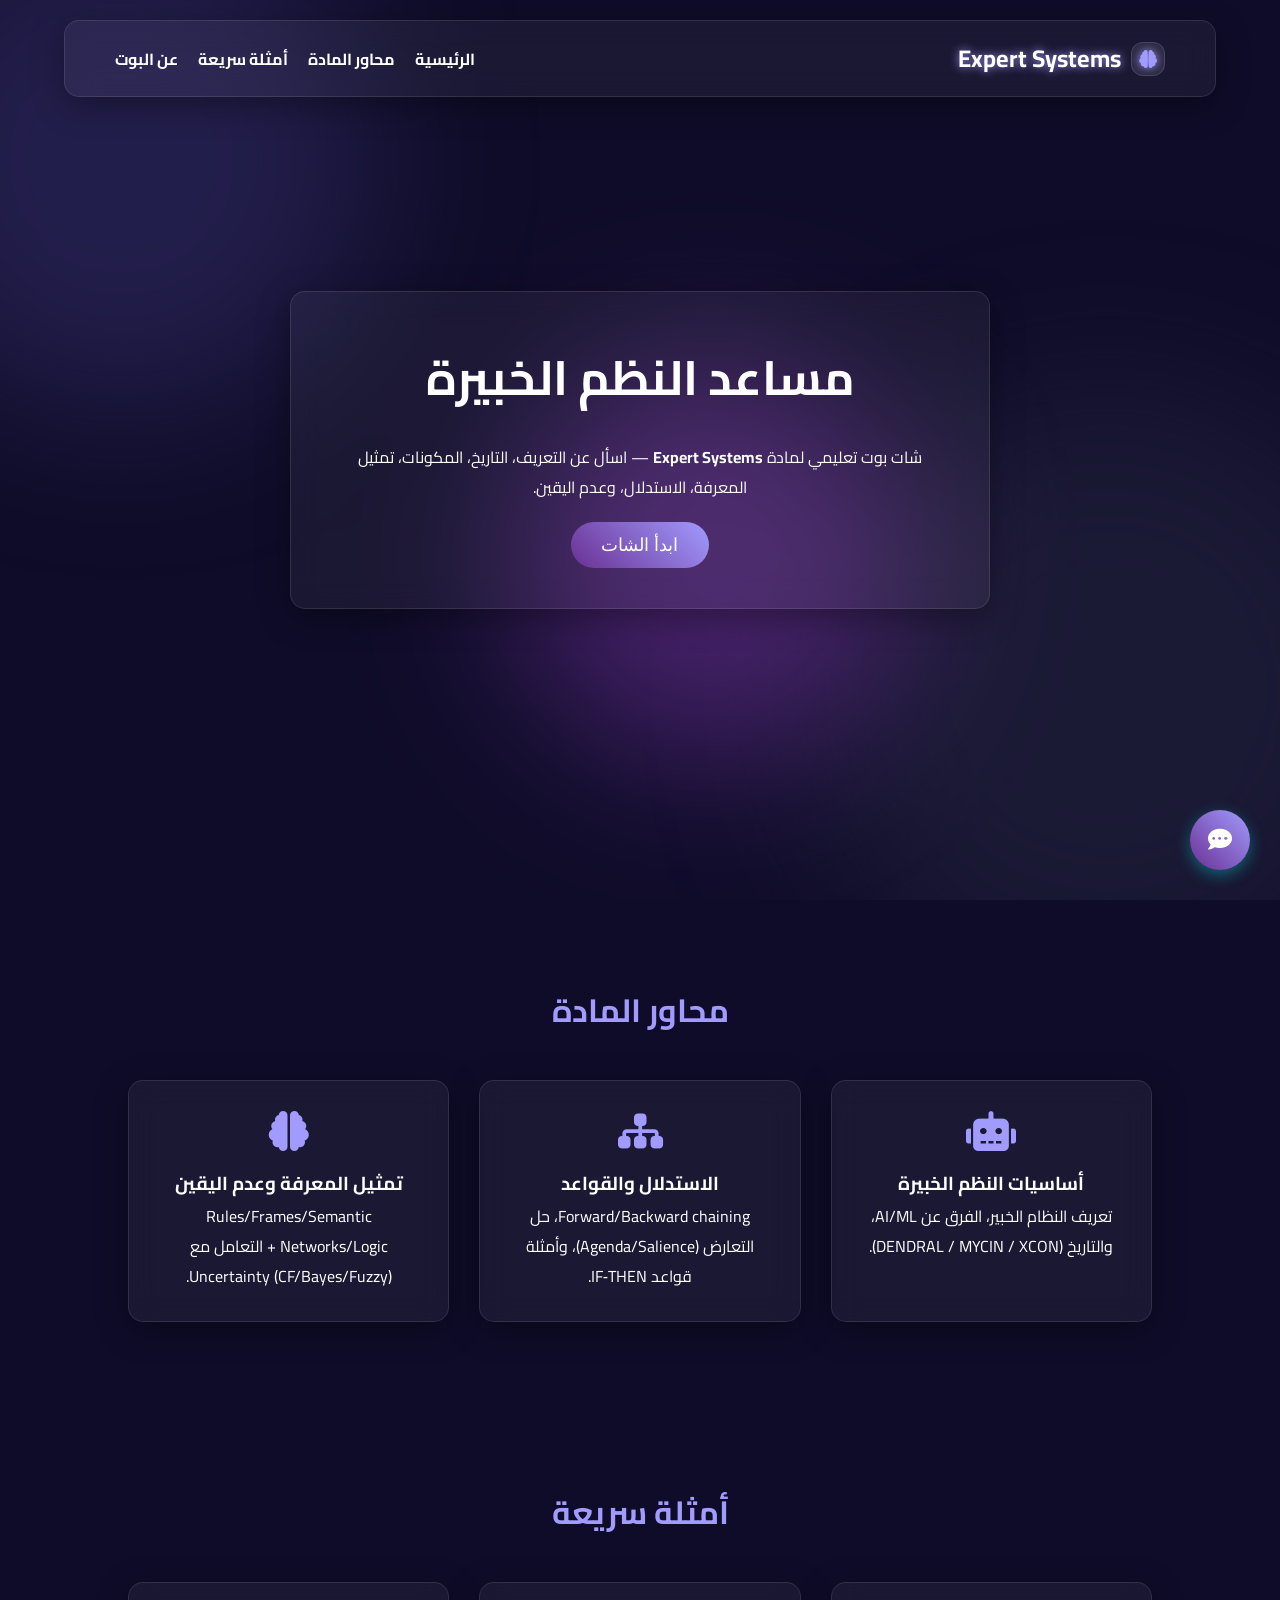
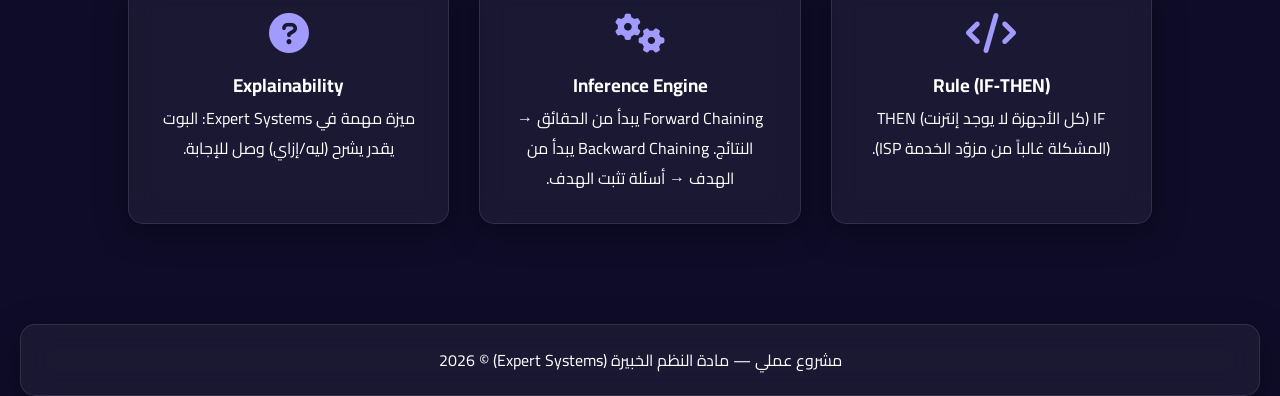
==== templates/index.html @ 8daf1b71 "first commit" ====
<!DOCTYPE html>
<html lang="ar" dir="rtl">
<head>
    <meta charset="UTF-8">
    <meta name="viewport" content="width=device-width, initial-scale=1.0">
    <title>Expert Systems | المساعد الذكي</title>
    <link rel="icon" href="/static/images/favicon.png" type="image/png">
    <link href="https://fonts.googleapis.com/css2?family=Cairo:wght@300;400;700&display=swap" rel="stylesheet">
    <link rel="stylesheet" href="/static/css/style.css">
    <link rel="stylesheet" href="https://cdnjs.cloudflare.com/ajax/libs/font-awesome/6.0.0/css/all.min.css">

</head>
<body>

    <div class="liquid-bg">
        <div class="blob blob-1"></div>
        <div class="blob blob-2"></div>
        <div class="blob blob-3"></div>
    </div>

    <nav class="glass-nav">
        <div class="logo" aria-label="Expert Systems">
            <span class="logo-mark" aria-hidden="true"><i class="fa-solid fa-brain"></i></span>
            <span class="logo-text">Expert Systems</span>
        </div>
        <ul class="nav-links">
            <li><a href="#home">الرئيسية</a></li>
            <li><a href="#topics">محاور المادة</a></li>
            <li><a href="#examples">أمثلة سريعة</a></li>
            <li><a href="#about">عن البوت</a></li>
        </ul>
    </nav>

    <section id="home" class="hero-section">
        <div class="hero-content glass-card">
            <h1>مساعد النظم الخبيرة</h1>
            <p>شات بوت تعليمي لمادة <b>Expert Systems</b> — اسأل عن التعريف، التاريخ، المكونات، تمثيل المعرفة، الاستدلال، وعدم اليقين.</p>
            <button class="cta-btn" onclick="toggleChat()">ابدأ الشات</button>
        </div>
    </section>

    <section id="topics" class="section-padding">
        <h2 class="section-title">محاور المادة</h2>
        <div class="cards-container">
            <div class="service-card glass-card">
                <i class="fas fa-robot icon"></i>
                <h3>أساسيات النظم الخبيرة</h3>
                <p>تعريف النظام الخبير، الفرق عن AI/ML، والتاريخ (DENDRAL / MYCIN / XCON).</p>
            </div>
            <div class="service-card glass-card">
                <i class="fas fa-sitemap icon"></i>
                <h3>الاستدلال والقواعد</h3>
                <p>Forward/Backward chaining، حل التعارض (Agenda/Salience)، وأمثلة قواعد IF‑THEN.</p>
            </div>
            <div class="service-card glass-card">
                <i class="fas fa-brain icon"></i>
                <h3>تمثيل المعرفة وعدم اليقين</h3>
                <p>Rules/Frames/Semantic Networks/Logic + التعامل مع Uncertainty (CF/Bayes/Fuzzy).</p>
            </div>
        </div>
    </section>

    <section id="examples" class="section-padding">
        <h2 class="section-title">أمثلة سريعة</h2>
        <div class="cards-container">
            <div class="service-card glass-card">
                <i class="fas fa-code icon"></i>
                <h3>Rule (IF‑THEN)</h3>
                <p>IF (كل الأجهزة لا يوجد إنترنت) THEN (المشكلة غالباً من مزوّد الخدمة ISP).</p>
            </div>
            <div class="service-card glass-card">
                <i class="fas fa-gears icon"></i>
                <h3>Inference Engine</h3>
                <p>Forward Chaining يبدأ من الحقائق → النتائج. Backward Chaining يبدأ من الهدف → أسئلة تثبت الهدف.</p>
            </div>
            <div class="service-card glass-card">
                <i class="fas fa-circle-question icon"></i>
                <h3>Explainability</h3>
                <p>ميزة مهمة في Expert Systems: البوت يقدر يشرح (ليه/إزاي) وصل للإجابة.</p>
            </div>
        </div>
    </section>

    <footer id="about" class="glass-footer">
        <p>مشروع عملي — مادة النظم الخبيرة (Expert Systems) © 2026</p>
    </footer>

    <button id="chatToggle" class="chat-toggle-btn" type="button" aria-label="فتح الشات">
        <i class="fa-solid fa-comment-dots" aria-hidden="true"></i>
    </button>

    <div class="chat-wrapper" id="chatWrapper">
        <div class="chat-header">
            <div class="chat-title">
                <i class="fa-solid fa-brain" aria-hidden="true"></i>
                <span>مساعد النظم الخبيرة</span>
            </div>
            <button class="close-chat" type="button" onclick="toggleChat()" aria-label="إغلاق الشات">
                <i class="fa-solid fa-xmark" aria-hidden="true"></i>
            </button>
        </div>

        <div class="chat-body" id="chatLogs">
            <div class="message-row bot-row">
                <div class="message bot-msg">أهلاً! 👋 <br> اسألني عن Expert Systems — واكتب (مواضيع) علشان تشوف المحاور.</div>
            </div>
        </div>

        <div class="chat-footer">
            <input type="text" id="userInput" placeholder="اكتب سؤالك في النظم الخبيرة...">
            <button id="sendBtn" type="button" aria-label="إرسال">
                <i class="fa-solid fa-arrow-up" aria-hidden="true"></i>
            </button>
        </div>
    </div>

    <script src="/static/js/script.js"></script>
</body>
</html>
---- static/css/style.css ----
/* إعدادات عامة */
* { box-sizing: border-box; margin: 0; padding: 0; scroll-behavior: smooth; }
body { font-family: 'Cairo', sans-serif; background-color: #0f0c29; color: white; overflow-x: hidden; }

/* =========================================
   1. Liquid Background Animation (الخلفية السائلة)
   ========================================= */
.liquid-bg {
    position: fixed; top: 0; left: 0; width: 100%; height: 100%;
    z-index: -1; overflow: hidden; background: #0f0c29;
}

.blob {
    position: absolute; border-radius: 50%;
    filter: blur(80px); opacity: 0.6;
    animation: float 10s infinite alternate;
}

.blob-1 { top: -10%; left: -10%; width: 500px; height: 500px; background: #302b63; animation-delay: 0s; }
.blob-2 { bottom: -10%; right: -10%; width: 600px; height: 600px; background: #24243e; animation-delay: 2s; }
.blob-3 { top: 40%; left: 40%; width: 400px; height: 400px; background: #6a3093; animation-delay: 4s; }

@keyframes float {
    0% { transform: translate(0, 0) scale(1); }
    100% { transform: translate(30px, 50px) scale(1.1); }
}

/* =========================================
   2. Glassmorphism Utility (تأثير الزجاج)
   ========================================= */
.glass-card, .glass-nav, .glass-footer {
    background: rgba(255, 255, 255, 0.05);
    backdrop-filter: blur(15px);
    -webkit-backdrop-filter: blur(15px);
    border: 1px solid rgba(255, 255, 255, 0.1);
    box-shadow: 0 8px 32px 0 rgba(0, 0, 0, 0.37);
    border-radius: 15px;
}

/* =========================================
   3. Navbar & Sections
   ========================================= */
.glass-nav {
    display: flex; justify-content: space-between; align-items: center;
    padding: 15px 50px; position: fixed; top: 20px; left: 50%;
    transform: translateX(-50%); width: 90%; z-index: 1000;
    transition: 0.3s ease; /* إضافة نعومة عند تغيير الحجم */
}
.logo {
    display: flex;
    align-items: center;
    gap: 10px;
    font-size: 24px;
    font-weight: bold;
    color: #fff;
    text-shadow: 0 0 10px #a29bfe;
}

.logo-mark {
    width: 34px;
    height: 34px;
    display: inline-flex;
    align-items: center;
    justify-content: center;
    border-radius: 12px;
    background: rgba(255, 255, 255, 0.08);
    border: 1px solid rgba(255, 255, 255, 0.12);
}

.logo-mark i {
    color: #a29bfe;
    font-size: 18px;
}
.nav-links { list-style: none; display: flex; gap: 20px; }
.nav-links a { text-decoration: none; color: white; font-weight: bold; transition: 0.3s; }
.nav-links a:hover { color: #a29bfe; }

.section-padding { padding: 80px 10%; text-align: center; }
.section-title { font-size: 32px; margin-bottom: 40px; color: #a29bfe; }

/* Hero Section */
.hero-section { height: 100vh; display: flex; align-items: center; justify-content: center; text-align: center; }
.hero-content { padding: 40px; max-width: 700px; }
.hero-content h1 { font-size: 48px; margin-bottom: 20px; }
.cta-btn {
    background: linear-gradient(45deg, #6a3093, #a29bfe); color: white;
    border: none; padding: 12px 30px; font-size: 18px; border-radius: 30px;
    cursor: pointer; margin-top: 20px; transition: transform 0.3s;
}
.cta-btn:hover { transform: scale(1.05); box-shadow: 0 0 20px rgba(162, 155, 254, 0.5); }

/* Services Grid */
.cards-container { display: grid; grid-template-columns: repeat(auto-fit, minmax(250px, 1fr)); gap: 30px; }
.service-card { padding: 30px; transition: 0.3s; text-align: center; }
.service-card:hover { transform: translateY(-10px); background: rgba(255, 255, 255, 0.1); }
.service-card .icon { font-size: 40px; margin-bottom: 15px; color: #a29bfe; }
.service-card .price { display: block; margin-top: 15px; color: #00d2d3; font-weight: bold; }

/* Portfolio Grid */
.portfolio-grid { display: grid; grid-template-columns: repeat(auto-fit, minmax(300px, 1fr)); gap: 20px; }
.portfolio-item { position: relative; overflow: hidden; height: 200px; }
.portfolio-item img { width: 100%; height: 100%; object-fit: cover; transition: 0.5s; }
.portfolio-item:hover img { transform: scale(1.1); }
.portfolio-item .overlay {
    position: absolute; bottom: 0; left: 0; width: 100%; padding: 10px;
    background: rgba(0,0,0,0.7); text-align: center; font-weight: bold;
}

/* Footer */
.glass-footer { padding: 20px; text-align: center; margin: 20px; margin-bottom: 0; }
.socials i { margin: 0 10px; font-size: 20px; cursor: pointer; transition: 0.3s; }
.socials i:hover { color: #a29bfe; }

/* =========================================
   4. Chatbot Styling (Floating)
   ========================================= */
.chat-toggle-btn {
    position: fixed; bottom: 30px; right: 30px; width: 60px; height: 60px;
    background: linear-gradient(45deg, #6a3093, #a29bfe); color: white;
    border: none; border-radius: 50%; font-size: 24px; cursor: pointer;
    box-shadow: 0 5px 15px rgba(0,210,211,0.4); z-index: 2000;
    transition: 0.3s; animation: bounce 2s infinite;
}
@keyframes bounce { 0%, 100% {transform: translateY(0);} 50% {transform: translateY(-10px);} }

.chat-wrapper {
    display: none; position: fixed; bottom: 100px; right: 30px; width: 350px; height: 500px;
    background: rgba(15, 12, 41, 0.95); backdrop-filter: blur(20px);
    border-radius: 18px; border: 1px solid rgba(255,255,255,0.12);
    flex-direction: column; overflow: hidden; z-index: 2000;
    box-shadow: 0 10px 40px rgba(0,0,0,0.5);
}

.chat-header {
    background: linear-gradient(90deg, #6a3093, #00d2d3);
    padding: 14px 14px;
    color: white;
    display: flex;
    justify-content: space-between;
    align-items: center;
    font-weight: bold;
}

.chat-title {
    display: flex;
    align-items: center;
    gap: 10px;
}

.chat-title i {
    width: 32px;
    height: 32px;
    display: inline-flex;
    align-items: center;
    justify-content: center;
    border-radius: 12px;
    background: rgba(255, 255, 255, 0.12);
    border: 1px solid rgba(255, 255, 255, 0.16);
}

.close-chat {
    cursor: pointer;
    width: 36px;
    height: 36px;
    border-radius: 12px;
    border: 1px solid rgba(255, 255, 255, 0.18);
    background: rgba(255, 255, 255, 0.10);
    color: #fff;
    display: inline-flex;
    align-items: center;
    justify-content: center;
    transition: 0.2s;
}

.close-chat:hover { background: rgba(255, 255, 255, 0.16); }

.chat-body { flex: 1; padding: 15px; overflow-y: auto; scrollbar-width: thin; }
.message-row { display: flex; margin-bottom: 10px; }
.user-row { justify-content: flex-end; }
.bot-row { justify-content: flex-start; }
.message { padding: 10px 15px; border-radius: 15px; max-width: 80%; font-size: 14px; line-height: 1.5; white-space: pre-wrap; word-break: break-word; }
.user-msg { background: #00d2d3; color: #000; border-bottom-left-radius: 15px; }
.bot-msg { background: rgba(255,255,255,0.1); color: #fff; border-bottom-right-radius: 15px; }
.chat-image { width: 100%; border-radius: 10px; margin-top: 5px; }
.chat-footer { padding: 14px; border-top: 1px solid rgba(255,255,255,0.1); display: flex; }
.chat-footer input { flex: 1; padding: 10px; border-radius: 20px; border: none; outline: none; margin-left: 10px; background: rgba(255,255,255,0.1); color: white; }
.chat-footer input:focus { box-shadow: 0 0 0 2px rgba(162, 155, 254, 0.35); }

.chat-footer button {
    width: 42px;
    height: 42px;
    border-radius: 14px;
    background: linear-gradient(45deg, #00d2d3, #2e86de);
    border: 1px solid rgba(255, 255, 255, 0.12);
    color: #fff;
    font-size: 18px;
    cursor: pointer;
    display: inline-flex;
    align-items: center;
    justify-content: center;
    transition: 0.2s;
}

.chat-footer button:hover { transform: translateY(-1px); }

/* =========================================
   5. Mobile Responsive Fixes (تعديلات الموبايل)
   ========================================= */
@media screen and (max-width: 768px) {

    /* إصلاح الناف بار: العناصر تحت بعض بدل ما تكون متكدسة */
    .glass-nav {
        flex-direction: column;
        padding: 15px;
        width: 95%; /* توسيع الناف بار */
        top: 10px;
    }

    .logo {
        margin-bottom: 15px;
        font-size: 20px;
    }

    /* ترتيب اللينكات بشكل منظم */
    .nav-links {
        display: flex;
        flex-wrap: wrap;
        justify-content: center;
        gap: 10px;
        width: 100%;
        padding: 0;
    }

    .nav-links li {
        margin: 0;
    }

    .nav-links a {
        font-size: 14px;
        padding: 8px 12px;
        background: rgba(255,255,255,0.1); /* زرار خفيف */
        border-radius: 8px;
        display: block;
    }

    /* تصغير الخطوط الكبيرة في الشاشة الرئيسية */
    .hero-content h1 {
        font-size: 28px;
        line-height: 1.4;
    }

    .hero-content p {
        font-size: 16px;
        padding: 0 10px;
    }

    /* إجبار الكروت تكون كارت واحد في الصف */
    .cards-container {
        grid-template-columns: 1fr;
        padding: 0 10px;
    }

    .portfolio-grid {
        grid-template-columns: 1fr;
    }

    /* تقليل الهوامش */
    .section-padding {
        padding: 60px 5%;
    }

    /* تعديل مكان وحجم الشات بوت */
    .chat-wrapper {
        width: 92%;
        height: 60vh;
        right: 4%;
        bottom: 85px;
    }
}

/* =========================================
   ✈️ زرار تيليجرام العائم
   ========================================= */
.telegram-btn {
    position: fixed;
    bottom: 100px; /* مرفوع عن زرار الشات بمسافة */
    right: 30px;
    width: 60px;
    height: 60px;
    background: linear-gradient(45deg, #0088cc, #005f8f); /* لون تيليجرام */
    color: white;
    border-radius: 50%;
    display: flex;
    justify-content: center;
    align-items: center;
    font-size: 32px;
    text-decoration: none; /* عشان نشيل الخط من تحت اللينك */
    box-shadow: 0 5px 15px rgba(0, 136, 204, 0.5);
    z-index: 2000;
    transition: 0.3s;
    animation: bounce 2s infinite;
    animation-delay: 1s; /* عشان ينط عكس التاني */
}

.telegram-btn:hover {
    transform: scale(1.1) translateY(-5px);
    box-shadow: 0 0 25px rgba(0, 136, 204, 0.8);
    color: white;
}

/* تعديل للموبايل عشان الزرارين مايدخلوش في بعض */
@media screen and (max-width: 768px) {
    .telegram-btn {
        width: 50px;
        height: 50px;
        bottom: 80px; /* مسافة مناسبة للموبايل */
        right: 20px;
        font-size: 24px;
    }

    /* نرفع الشات بوكس شوية عشان م يغطيش ع الزرار */
    .chat-wrapper {
        bottom: 140px;
    }
}
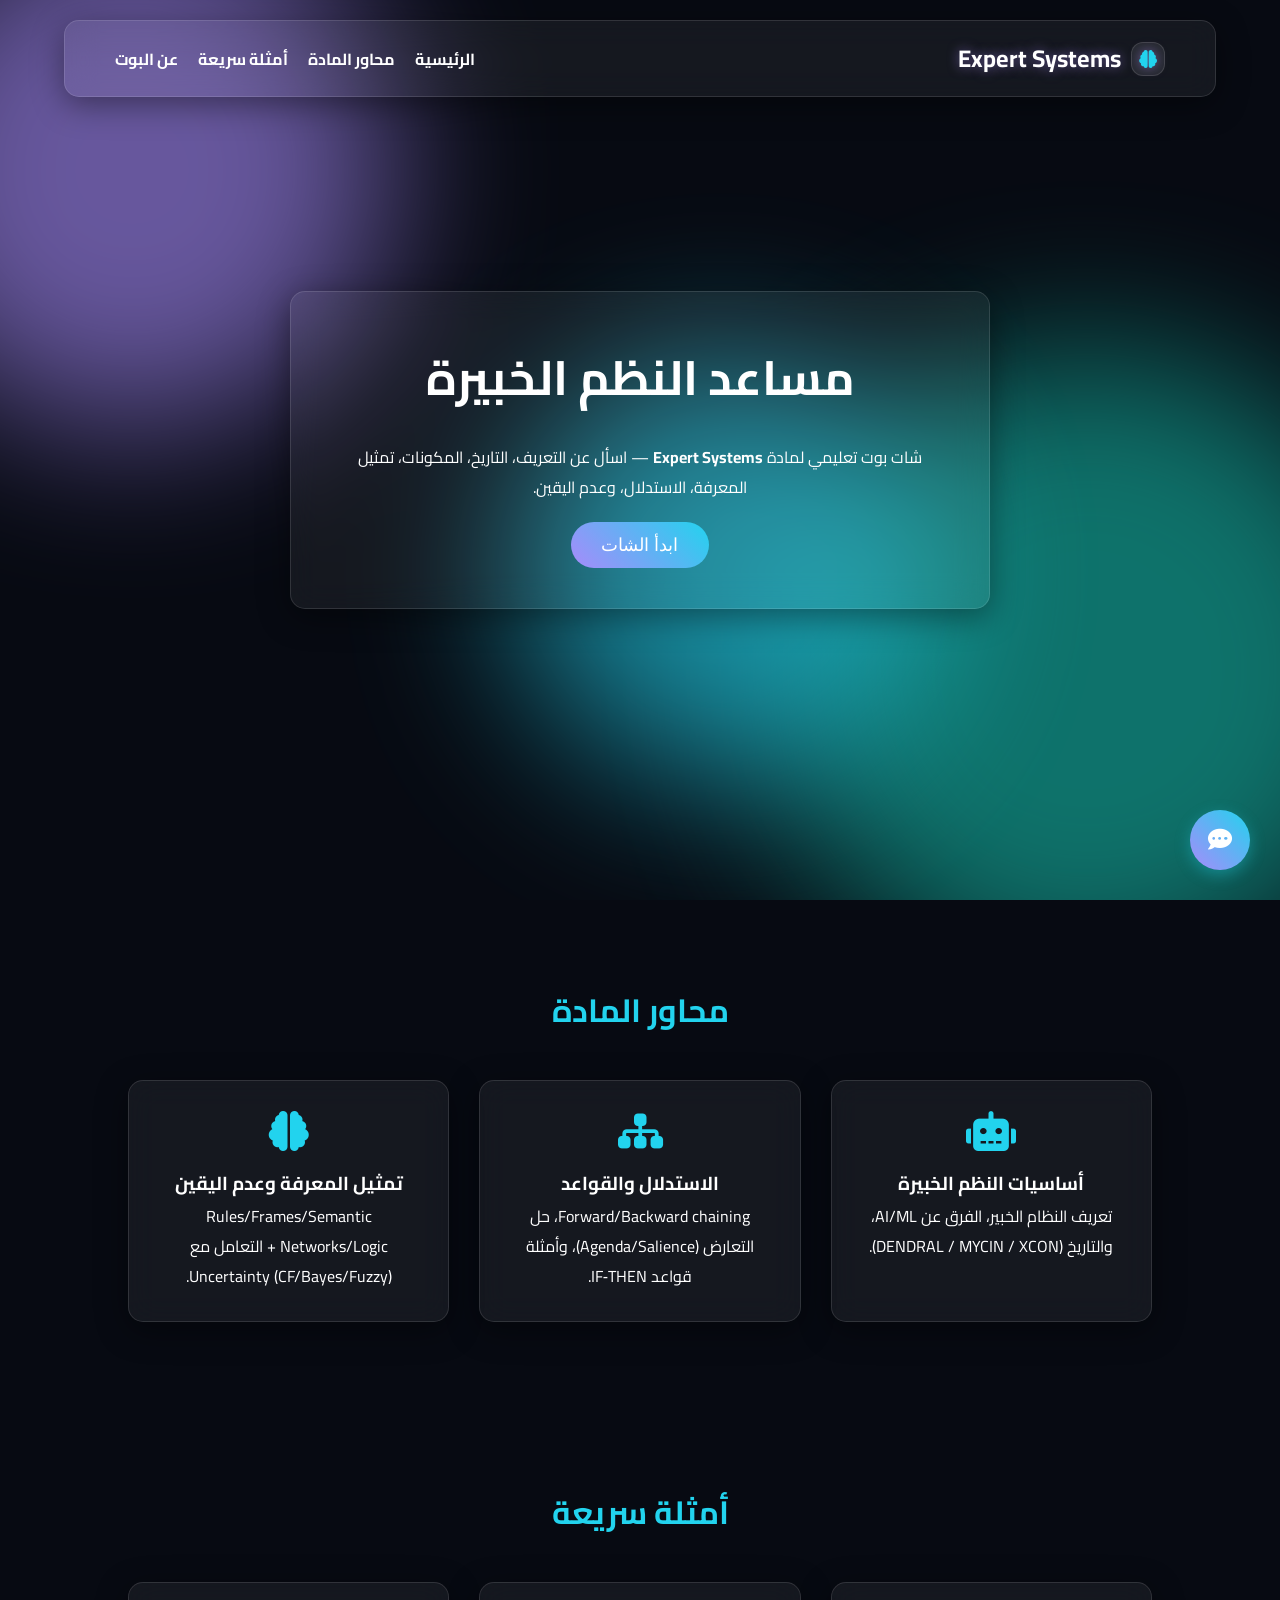
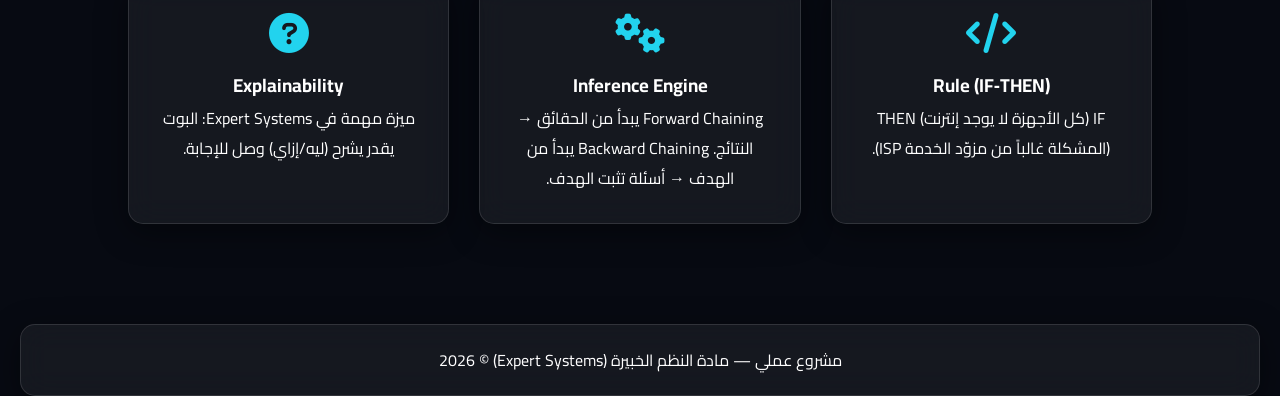
==== commit fd4ac1db: "Enhance Expert Systems Chatbot: - Updated knowledge base with new help topics and definitions. - Imp" ====
--- a/templates/index.html
+++ b/templates/index.html
@@ -35,7 +35,7 @@
         <div class="hero-content glass-card">
             <h1>مساعد النظم الخبيرة</h1>
             <p>شات بوت تعليمي لمادة <b>Expert Systems</b> — اسأل عن التعريف، التاريخ، المكونات، تمثيل المعرفة، الاستدلال، وعدم اليقين.</p>
-            <button class="cta-btn" onclick="toggleChat()">ابدأ الشات</button>
+            <button class="cta-btn" onclick="location.href='/chat'">ابدأ الشات</button>
         </div>
     </section>
 
--- a/static/css/style.css
+++ b/static/css/style.css
@@ -1,13 +1,31 @@
 /* إعدادات عامة */
+:root {
+    --bg-0: #070a12;
+    --bg-1: #0b1022;
+    --text: #ffffff;
+    --muted: rgba(255, 255, 255, 0.78);
+
+    --glass: rgba(255, 255, 255, 0.06);
+    --glass-strong: rgba(255, 255, 255, 0.09);
+    --glass-border: rgba(255, 255, 255, 0.12);
+
+    --accent: #22d3ee;
+    --accent2: #a78bfa;
+    --accent3: #14b8a6;
+    --danger: #fb7185;
+
+    --shadow: 0 8px 32px 0 rgba(0, 0, 0, 0.42);
+}
+
 * { box-sizing: border-box; margin: 0; padding: 0; scroll-behavior: smooth; }
-body { font-family: 'Cairo', sans-serif; background-color: #0f0c29; color: white; overflow-x: hidden; }
-
-/* =========================================
-   1. Liquid Background Animation (الخلفية السائلة)
-   ========================================= */
+body { font-family: 'Cairo', sans-serif; background-color: var(--bg-0); color: var(--text); overflow-x: hidden; }
+
+/* =======================================
+       1. Liquid Background Animation 
+   ======================================= */
 .liquid-bg {
     position: fixed; top: 0; left: 0; width: 100%; height: 100%;
-    z-index: -1; overflow: hidden; background: #0f0c29;
+    z-index: -1; overflow: hidden; background: var(--bg-0);
 }
 
 .blob {
@@ -16,9 +34,9 @@
     animation: float 10s infinite alternate;
 }
 
-.blob-1 { top: -10%; left: -10%; width: 500px; height: 500px; background: #302b63; animation-delay: 0s; }
-.blob-2 { bottom: -10%; right: -10%; width: 600px; height: 600px; background: #24243e; animation-delay: 2s; }
-.blob-3 { top: 40%; left: 40%; width: 400px; height: 400px; background: #6a3093; animation-delay: 4s; }
+.blob-1 { top: -10%; left: -10%; width: 520px; height: 520px; background: var(--accent2); animation-delay: 0s; }
+.blob-2 { bottom: -10%; right: -10%; width: 640px; height: 640px; background: var(--accent3); animation-delay: 2s; }
+.blob-3 { top: 40%; left: 40%; width: 420px; height: 420px; background: var(--accent); animation-delay: 4s; }
 
 @keyframes float {
     0% { transform: translate(0, 0) scale(1); }
@@ -26,19 +44,19 @@
 }
 
 /* =========================================
-   2. Glassmorphism Utility (تأثير الزجاج)
+          2. Glassmorphism Utility 
    ========================================= */
 .glass-card, .glass-nav, .glass-footer {
-    background: rgba(255, 255, 255, 0.05);
+    background: var(--glass);
     backdrop-filter: blur(15px);
     -webkit-backdrop-filter: blur(15px);
-    border: 1px solid rgba(255, 255, 255, 0.1);
-    box-shadow: 0 8px 32px 0 rgba(0, 0, 0, 0.37);
+    border: 1px solid var(--glass-border);
+    box-shadow: var(--shadow);
     border-radius: 15px;
 }
 
 /* =========================================
-   3. Navbar & Sections
+          3. Navbar & Sections
    ========================================= */
 .glass-nav {
     display: flex; justify-content: space-between; align-items: center;
@@ -53,7 +71,7 @@
     font-size: 24px;
     font-weight: bold;
     color: #fff;
-    text-shadow: 0 0 10px #a29bfe;
+    text-shadow: 0 0 12px rgba(167, 139, 250, 0.55);
 }
 
 .logo-mark {
@@ -68,33 +86,33 @@
 }
 
 .logo-mark i {
-    color: #a29bfe;
+    color: var(--accent);
     font-size: 18px;
 }
 .nav-links { list-style: none; display: flex; gap: 20px; }
 .nav-links a { text-decoration: none; color: white; font-weight: bold; transition: 0.3s; }
-.nav-links a:hover { color: #a29bfe; }
+.nav-links a:hover { color: var(--accent); }
 
 .section-padding { padding: 80px 10%; text-align: center; }
-.section-title { font-size: 32px; margin-bottom: 40px; color: #a29bfe; }
+.section-title { font-size: 32px; margin-bottom: 40px; color: var(--accent); }
 
 /* Hero Section */
 .hero-section { height: 100vh; display: flex; align-items: center; justify-content: center; text-align: center; }
 .hero-content { padding: 40px; max-width: 700px; }
 .hero-content h1 { font-size: 48px; margin-bottom: 20px; }
 .cta-btn {
-    background: linear-gradient(45deg, #6a3093, #a29bfe); color: white;
+    background: linear-gradient(45deg, var(--accent2), var(--accent)); color: white;
     border: none; padding: 12px 30px; font-size: 18px; border-radius: 30px;
     cursor: pointer; margin-top: 20px; transition: transform 0.3s;
 }
-.cta-btn:hover { transform: scale(1.05); box-shadow: 0 0 20px rgba(162, 155, 254, 0.5); }
+.cta-btn:hover { transform: scale(1.05); box-shadow: 0 0 20px rgba(34, 211, 238, 0.35); }
 
 /* Services Grid */
 .cards-container { display: grid; grid-template-columns: repeat(auto-fit, minmax(250px, 1fr)); gap: 30px; }
 .service-card { padding: 30px; transition: 0.3s; text-align: center; }
 .service-card:hover { transform: translateY(-10px); background: rgba(255, 255, 255, 0.1); }
-.service-card .icon { font-size: 40px; margin-bottom: 15px; color: #a29bfe; }
-.service-card .price { display: block; margin-top: 15px; color: #00d2d3; font-weight: bold; }
+.service-card .icon { font-size: 40px; margin-bottom: 15px; color: var(--accent); }
+.service-card .price { display: block; margin-top: 15px; color: var(--accent3); font-weight: bold; }
 
 /* Portfolio Grid */
 .portfolio-grid { display: grid; grid-template-columns: repeat(auto-fit, minmax(300px, 1fr)); gap: 20px; }
@@ -109,30 +127,30 @@
 /* Footer */
 .glass-footer { padding: 20px; text-align: center; margin: 20px; margin-bottom: 0; }
 .socials i { margin: 0 10px; font-size: 20px; cursor: pointer; transition: 0.3s; }
-.socials i:hover { color: #a29bfe; }
+.socials i:hover { color: var(--accent); }
 
 /* =========================================
-   4. Chatbot Styling (Floating)
+          4. Chatbot Styling (Floating)
    ========================================= */
 .chat-toggle-btn {
     position: fixed; bottom: 30px; right: 30px; width: 60px; height: 60px;
-    background: linear-gradient(45deg, #6a3093, #a29bfe); color: white;
+    background: linear-gradient(45deg, var(--accent2), var(--accent)); color: white;
     border: none; border-radius: 50%; font-size: 24px; cursor: pointer;
-    box-shadow: 0 5px 15px rgba(0,210,211,0.4); z-index: 2000;
+    box-shadow: 0 5px 15px rgba(34, 211, 238, 0.35); z-index: 2000;
     transition: 0.3s; animation: bounce 2s infinite;
 }
 @keyframes bounce { 0%, 100% {transform: translateY(0);} 50% {transform: translateY(-10px);} }
 
 .chat-wrapper {
     display: none; position: fixed; bottom: 100px; right: 30px; width: 350px; height: 500px;
-    background: rgba(15, 12, 41, 0.95); backdrop-filter: blur(20px);
+    background: rgba(11, 16, 34, 0.94); backdrop-filter: blur(20px);
     border-radius: 18px; border: 1px solid rgba(255,255,255,0.12);
     flex-direction: column; overflow: hidden; z-index: 2000;
     box-shadow: 0 10px 40px rgba(0,0,0,0.5);
 }
 
 .chat-header {
-    background: linear-gradient(90deg, #6a3093, #00d2d3);
+    background: linear-gradient(90deg, var(--accent2), var(--accent));
     padding: 14px 14px;
     color: white;
     display: flex;
@@ -179,7 +197,7 @@
 .user-row { justify-content: flex-end; }
 .bot-row { justify-content: flex-start; }
 .message { padding: 10px 15px; border-radius: 15px; max-width: 80%; font-size: 14px; line-height: 1.5; white-space: pre-wrap; word-break: break-word; }
-.user-msg { background: #00d2d3; color: #000; border-bottom-left-radius: 15px; }
+.user-msg { background: var(--accent); color: #001018; border-bottom-left-radius: 15px; }
 .bot-msg { background: rgba(255,255,255,0.1); color: #fff; border-bottom-right-radius: 15px; }
 .chat-image { width: 100%; border-radius: 10px; margin-top: 5px; }
 .chat-footer { padding: 14px; border-top: 1px solid rgba(255,255,255,0.1); display: flex; }
@@ -190,7 +208,7 @@
     width: 42px;
     height: 42px;
     border-radius: 14px;
-    background: linear-gradient(45deg, #00d2d3, #2e86de);
+    background: linear-gradient(45deg, var(--accent), var(--accent2));
     border: 1px solid rgba(255, 255, 255, 0.12);
     color: #fff;
     font-size: 18px;
@@ -204,7 +222,7 @@
 .chat-footer button:hover { transform: translateY(-1px); }
 
 /* =========================================
-   5. Mobile Responsive Fixes (تعديلات الموبايل)
+   5. Mobile Responsive Fixes ( تعديلات الموبايل)
    ========================================= */
 @media screen and (max-width: 768px) {
 
@@ -322,4 +340,312 @@
     .chat-wrapper {
         bottom: 140px;
     }
+}
+
+/* Chat Section */
+body.chat-page {
+    overflow: hidden;
+}
+
+.chat-app {
+    height: 100vh;
+    width: min(1280px, calc(100% - 40px));
+    margin: 0 auto;
+    padding: 24px 0;
+    display: flex;
+    gap: 18px;
+    align-items: stretch;
+}
+
+.chat-sidebar {
+    width: 320px;
+    padding: 14px;
+    display: flex;
+    flex-direction: column;
+    gap: 12px;
+}
+
+.sidebar-header {
+    display: flex;
+    flex-direction: column;
+    gap: 10px;
+}
+
+.sidebar-new-chat {
+    width: 100%;
+    display: inline-flex;
+    align-items: center;
+    justify-content: center;
+    gap: 10px;
+    padding: 12px 12px;
+    border-radius: 14px;
+    border: 1px solid rgba(255, 255, 255, 0.14);
+    background: linear-gradient(45deg, var(--accent2), var(--accent));
+    color: #0b1022;
+    font-weight: 700;
+    cursor: pointer;
+    transition: 0.2s;
+}
+
+.sidebar-new-chat:hover {
+    transform: translateY(-1px);
+    box-shadow: 0 10px 24px rgba(34, 211, 238, 0.12);
+}
+
+.sidebar-caption {
+    color: var(--muted);
+    font-size: 14px;
+    padding: 0 2px;
+}
+
+.sidebar-list {
+    flex: 1;
+    overflow: auto;
+    display: flex;
+    flex-direction: column;
+    gap: 10px;
+    padding-left: 4px;
+}
+
+.sidebar-empty {
+    padding: 10px;
+    color: var(--muted);
+    background: var(--glass);
+    border: 1px solid var(--glass-border);
+    border-radius: 12px;
+}
+
+.chat-list-item {
+    width: 100%;
+    text-align: right;
+    padding: 12px;
+    border-radius: 14px;
+    border: 1px solid var(--glass-border);
+    background: var(--glass-strong);
+    color: var(--text);
+    cursor: pointer;
+    transition: 0.2s;
+}
+
+.chat-list-item:hover {
+    transform: translateY(-1px);
+    background: rgba(255, 255, 255, 0.12);
+}
+
+.chat-list-item.active {
+    border-color: rgba(34, 211, 238, 0.55);
+    box-shadow: 0 0 0 2px rgba(34, 211, 238, 0.12);
+}
+
+.chat-list-title {
+    font-weight: 700;
+    font-size: 14px;
+    margin-bottom: 6px;
+}
+
+.chat-list-meta {
+    font-size: 12px;
+    color: var(--muted);
+}
+
+.chat-main {
+    flex: 1;
+    display: flex;
+    flex-direction: column;
+    overflow: hidden;
+}
+
+.chat-main-header {
+    display: flex;
+    align-items: center;
+    justify-content: space-between;
+    gap: 14px;
+    padding: 14px 16px;
+    border-bottom: 1px solid rgba(255, 255, 255, 0.10);
+}
+
+.chat-main-title {
+    display: flex;
+    flex-direction: column;
+    gap: 6px;
+    min-width: 0;
+}
+
+.chat-main-title-row {
+    display: inline-flex;
+    align-items: center;
+    gap: 10px;
+    font-weight: 700;
+    white-space: nowrap;
+    overflow: hidden;
+    text-overflow: ellipsis;
+}
+
+.chat-main-brand {
+    width: 34px;
+    height: 34px;
+    border-radius: 12px;
+    display: inline-flex;
+    align-items: center;
+    justify-content: center;
+    background: rgba(255, 255, 255, 0.08);
+    border: 1px solid rgba(255, 255, 255, 0.12);
+    color: var(--accent);
+    flex: 0 0 auto;
+}
+
+.chat-main-actions {
+    display: inline-flex;
+    align-items: center;
+    gap: 10px;
+}
+
+.ghost-btn {
+    padding: 10px 12px;
+    border-radius: 12px;
+    border: 1px solid rgba(255, 255, 255, 0.14);
+    background: rgba(255, 255, 255, 0.06);
+    color: var(--text);
+    cursor: pointer;
+    transition: 0.2s;
+    font-weight: 700;
+}
+
+.ghost-btn:hover {
+    transform: translateY(-1px);
+    background: rgba(255, 255, 255, 0.10);
+}
+
+.ghost-btn.danger {
+    border-color: rgba(251, 113, 133, 0.35);
+    color: #ffd6dc;
+}
+
+.ghost-btn.danger:hover {
+    background: rgba(251, 113, 133, 0.10);
+}
+
+.chat-main-body {
+    flex: 1;
+    overflow: auto;
+    padding: 18px;
+    display: flex;
+    flex-direction: column;
+    gap: 12px;
+}
+
+.chat-msg-row {
+    display: flex;
+}
+
+.chat-msg-row.user {
+    justify-content: flex-start;
+}
+
+.chat-msg-row.bot {
+    justify-content: flex-end;
+}
+
+.chat-bubble {
+    max-width: min(74%, 720px);
+    border-radius: 16px;
+    padding: 12px 14px;
+    border: 1px solid rgba(255, 255, 255, 0.12);
+    background: rgba(255, 255, 255, 0.06);
+}
+
+.chat-bubble.user {
+    background: linear-gradient(45deg, rgba(167, 139, 250, 0.35), rgba(34, 211, 238, 0.30));
+    border-color: rgba(34, 211, 238, 0.25);
+}
+
+.chat-bubble.bot {
+    background: rgba(255, 255, 255, 0.06);
+}
+
+.chat-text {
+    white-space: pre-wrap;
+    line-height: 1.7;
+    color: var(--text);
+}
+
+.chat-img {
+    width: 100%;
+    border-radius: 12px;
+    margin-top: 10px;
+    display: block;
+}
+
+.chat-main-footer {
+    padding: 14px 16px;
+    border-top: 1px solid rgba(255, 255, 255, 0.10);
+    display: flex;
+    align-items: flex-end;
+    gap: 12px;
+}
+
+.chat-main-footer textarea {
+    flex: 1;
+    min-height: 46px;
+    max-height: 180px;
+    padding: 12px 14px;
+    border-radius: 14px;
+    border: 1px solid rgba(255, 255, 255, 0.14);
+    background: rgba(255, 255, 255, 0.06);
+    color: var(--text);
+    resize: none;
+    outline: none;
+}
+
+.chat-main-footer textarea:focus {
+    box-shadow: 0 0 0 2px rgba(34, 211, 238, 0.12);
+    border-color: rgba(34, 211, 238, 0.30);
+}
+
+.send-btn {
+    width: 46px;
+    height: 46px;
+    border-radius: 14px;
+    border: 1px solid rgba(255, 255, 255, 0.14);
+    background: linear-gradient(45deg, var(--accent), var(--accent2));
+    color: #0b1022;
+    cursor: pointer;
+    display: inline-flex;
+    align-items: center;
+    justify-content: center;
+    transition: 0.2s;
+}
+
+.send-btn:disabled {
+    opacity: 0.6;
+    cursor: not-allowed;
+}
+
+.send-btn:hover {
+    transform: translateY(-1px);
+}
+
+@media screen and (max-width: 900px) {
+    body.chat-page {
+        overflow: auto;
+    }
+
+    .chat-app {
+        height: auto;
+        width: calc(100% - 24px);
+        padding: 16px 0;
+        flex-direction: column;
+    }
+
+    .chat-sidebar {
+        width: 100%;
+    }
+
+    .chat-main {
+        min-height: 70vh;
+    }
+
+    .chat-bubble {
+        max-width: 92%;
+    }
 }
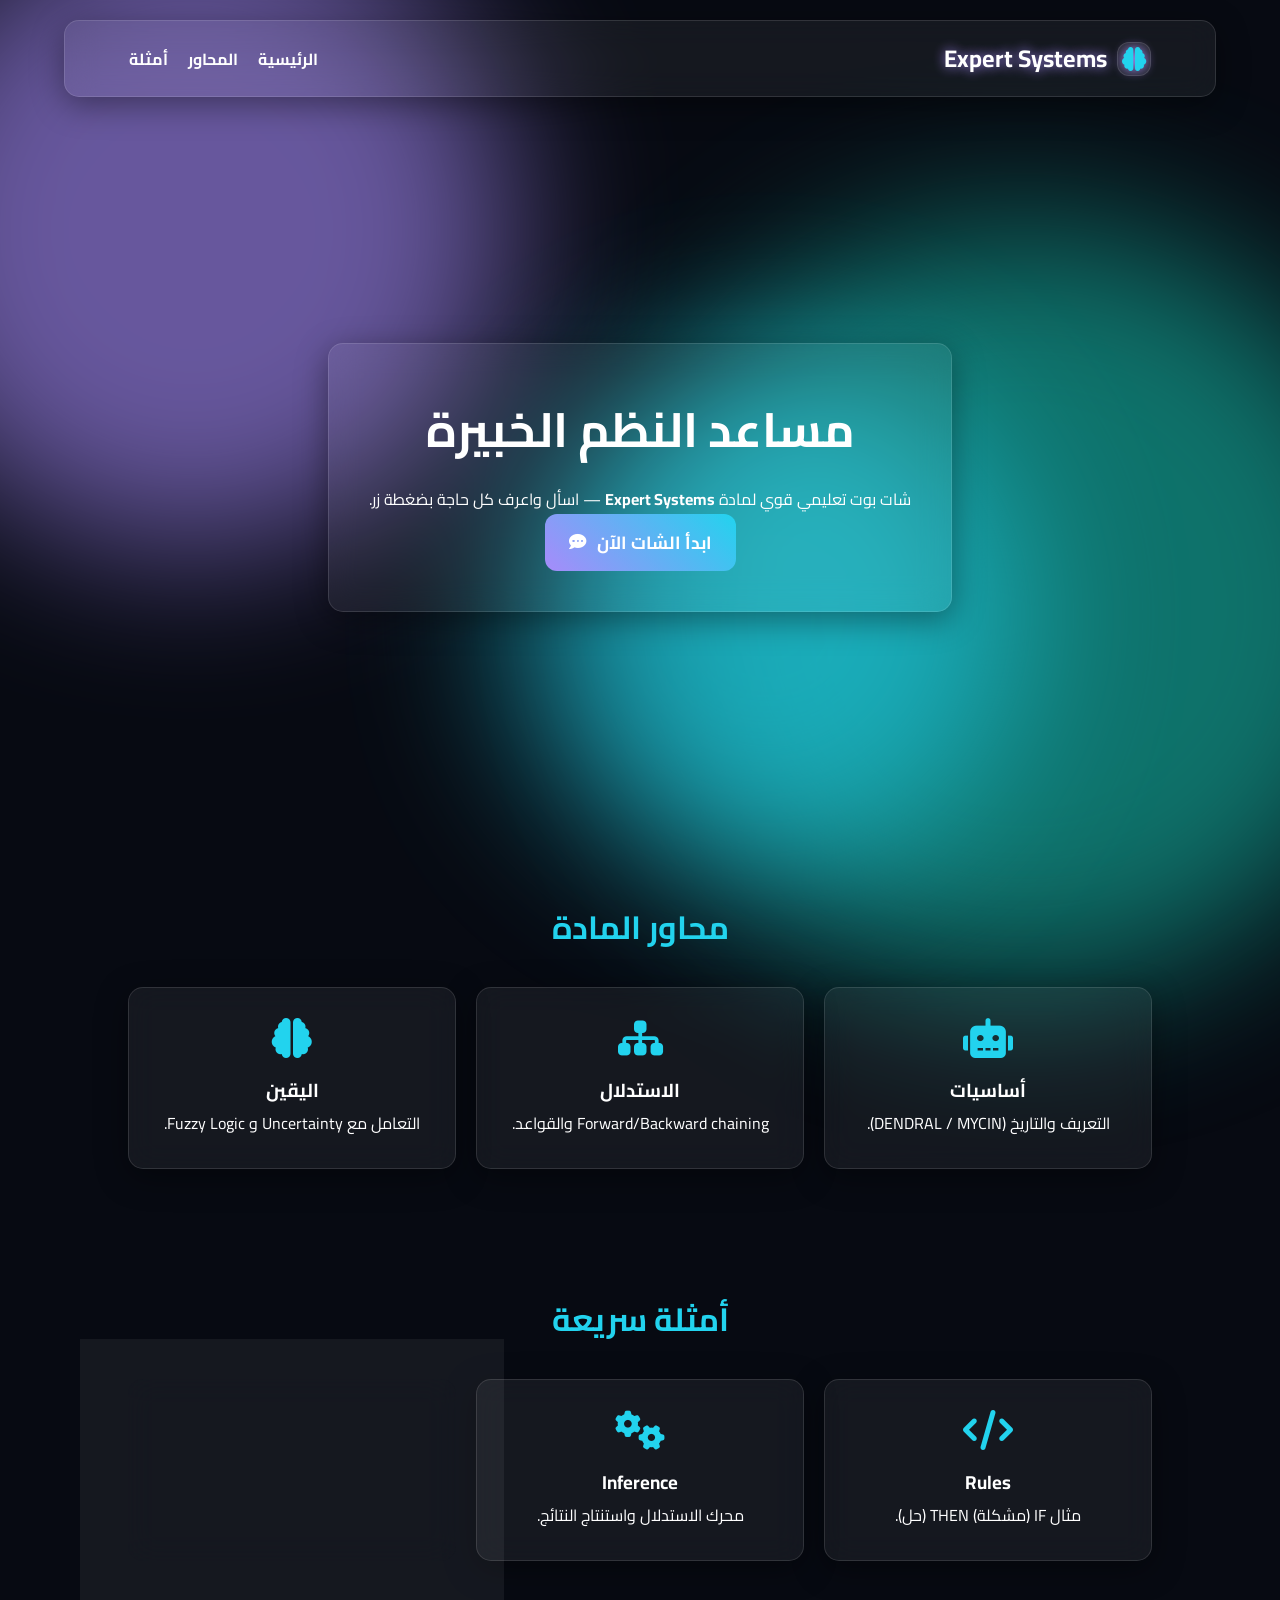
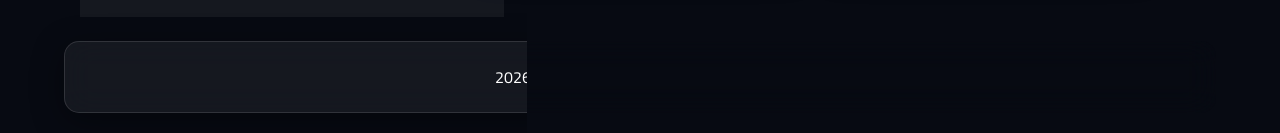
==== commit 1879ad78: "feat: implement multi-session chat functionality with persistent storage and a responsive glass-morp" ====
--- a/templates/index.html
+++ b/templates/index.html
@@ -8,10 +8,8 @@
     <link href="https://fonts.googleapis.com/css2?family=Cairo:wght@300;400;700&display=swap" rel="stylesheet">
     <link rel="stylesheet" href="/static/css/style.css">
     <link rel="stylesheet" href="https://cdnjs.cloudflare.com/ajax/libs/font-awesome/6.0.0/css/all.min.css">
-
 </head>
 <body>
-
     <div class="liquid-bg">
         <div class="blob blob-1"></div>
         <div class="blob blob-2"></div>
@@ -19,101 +17,40 @@
     </div>
 
     <nav class="glass-nav">
-        <div class="logo" aria-label="Expert Systems">
-            <span class="logo-mark" aria-hidden="true"><i class="fa-solid fa-brain"></i></span>
-            <span class="logo-text">Expert Systems</span>
-        </div>
+        <div class="logo"><span class="logo-mark"><i class="fa-solid fa-brain"></i></span>Expert Systems</div>
         <ul class="nav-links">
             <li><a href="#home">الرئيسية</a></li>
-            <li><a href="#topics">محاور المادة</a></li>
-            <li><a href="#examples">أمثلة سريعة</a></li>
-            <li><a href="#about">عن البوت</a></li>
+            <li><a href="#topics">المحاور</a></li>
+            <li><a href="#examples">أمثلة</a></li>
         </ul>
     </nav>
 
-    <section id="home" class="hero-section">
-        <div class="hero-content glass-card">
+    <section id="home" class="hero">
+        <div class="glass-card content">
             <h1>مساعد النظم الخبيرة</h1>
-            <p>شات بوت تعليمي لمادة <b>Expert Systems</b> — اسأل عن التعريف، التاريخ، المكونات، تمثيل المعرفة، الاستدلال، وعدم اليقين.</p>
-            <button class="cta-btn" onclick="location.href='/chat'">ابدأ الشات</button>
+            <p>شات بوت تعليمي قوي لمادة <b>Expert Systems</b> — اسأل واعرف كل حاجة بضغطة زر.</p>
+            <button class="btn" onclick="location.href='/chat'">ابدأ الشات الآن <i class="fa-solid fa-comment-dots"></i></button>
         </div>
     </section>
 
-    <section id="topics" class="section-padding">
-        <h2 class="section-title">محاور المادة</h2>
-        <div class="cards-container">
-            <div class="service-card glass-card">
-                <i class="fas fa-robot icon"></i>
-                <h3>أساسيات النظم الخبيرة</h3>
-                <p>تعريف النظام الخبير، الفرق عن AI/ML، والتاريخ (DENDRAL / MYCIN / XCON).</p>
-            </div>
-            <div class="service-card glass-card">
-                <i class="fas fa-sitemap icon"></i>
-                <h3>الاستدلال والقواعد</h3>
-                <p>Forward/Backward chaining، حل التعارض (Agenda/Salience)، وأمثلة قواعد IF‑THEN.</p>
-            </div>
-            <div class="service-card glass-card">
-                <i class="fas fa-brain icon"></i>
-                <h3>تمثيل المعرفة وعدم اليقين</h3>
-                <p>Rules/Frames/Semantic Networks/Logic + التعامل مع Uncertainty (CF/Bayes/Fuzzy).</p>
-            </div>
+    <section id="topics" class="section">
+        <h2 class="title">محاور المادة</h2>
+        <div class="grid">
+            <div class="glass-card card"><i class="fas fa-robot icon"></i><h3>أساسيات</h3><p>التعريف والتاريخ (DENDRAL / MYCIN).</p></div>
+            <div class="glass-card card"><i class="fas fa-sitemap icon"></i><h3>الاستدلال</h3><p>Forward/Backward chaining والقواعد.</p></div>
+            <div class="glass-card card"><i class="fas fa-brain icon"></i><h3>اليقين</h3><p>التعامل مع Uncertainty و Fuzzy Logic.</p></div>
         </div>
     </section>
 
-    <section id="examples" class="section-padding">
-        <h2 class="section-title">أمثلة سريعة</h2>
-        <div class="cards-container">
-            <div class="service-card glass-card">
-                <i class="fas fa-code icon"></i>
-                <h3>Rule (IF‑THEN)</h3>
-                <p>IF (كل الأجهزة لا يوجد إنترنت) THEN (المشكلة غالباً من مزوّد الخدمة ISP).</p>
-            </div>
-            <div class="service-card glass-card">
-                <i class="fas fa-gears icon"></i>
-                <h3>Inference Engine</h3>
-                <p>Forward Chaining يبدأ من الحقائق → النتائج. Backward Chaining يبدأ من الهدف → أسئلة تثبت الهدف.</p>
-            </div>
-            <div class="service-card glass-card">
-                <i class="fas fa-circle-question icon"></i>
-                <h3>Explainability</h3>
-                <p>ميزة مهمة في Expert Systems: البوت يقدر يشرح (ليه/إزاي) وصل للإجابة.</p>
-            </div>
+    <section id="examples" class="section">
+        <h2 class="title">أمثلة سريعة</h2>
+        <div class="grid">
+            <div class="glass-card card"><i class="fas fa-code icon"></i><h3>Rules</h3><p>مثال IF (مشكلة) THEN (حل).</p></div>
+            <div class="glass-card card"><i class="fas fa-gears icon"></i><h3>Inference</h3><p>محرك الاستدلال واستنتاج النتائج.</p></div>
+            <div class="glass-card card"><i class="fas fa-circle-question icon"></i><h3>Explain</h3><p>القدرة على التفسير (لماذا وكيف؟).</p></div>
         </div>
     </section>
 
-    <footer id="about" class="glass-footer">
-        <p>مشروع عملي — مادة النظم الخبيرة (Expert Systems) © 2026</p>
-    </footer>
-
-    <button id="chatToggle" class="chat-toggle-btn" type="button" aria-label="فتح الشات">
-        <i class="fa-solid fa-comment-dots" aria-hidden="true"></i>
-    </button>
-
-    <div class="chat-wrapper" id="chatWrapper">
-        <div class="chat-header">
-            <div class="chat-title">
-                <i class="fa-solid fa-brain" aria-hidden="true"></i>
-                <span>مساعد النظم الخبيرة</span>
-            </div>
-            <button class="close-chat" type="button" onclick="toggleChat()" aria-label="إغلاق الشات">
-                <i class="fa-solid fa-xmark" aria-hidden="true"></i>
-            </button>
-        </div>
-
-        <div class="chat-body" id="chatLogs">
-            <div class="message-row bot-row">
-                <div class="message bot-msg">أهلاً! 👋 <br> اسألني عن Expert Systems — واكتب (مواضيع) علشان تشوف المحاور.</div>
-            </div>
-        </div>
-
-        <div class="chat-footer">
-            <input type="text" id="userInput" placeholder="اكتب سؤالك في النظم الخبيرة...">
-            <button id="sendBtn" type="button" aria-label="إرسال">
-                <i class="fa-solid fa-arrow-up" aria-hidden="true"></i>
-            </button>
-        </div>
-    </div>
-
-    <script src="/static/js/script.js"></script>
+    <footer class="glass-card footer">مادة النظم الخبيرة (Expert Systems) © 2026</footer>
 </body>
 </html>
--- a/static/css/style.css
+++ b/static/css/style.css
@@ -1,651 +1,73 @@
-/* إعدادات عامة */
-:root {
-    --bg-0: #070a12;
-    --bg-1: #0b1022;
-    --text: #ffffff;
-    --muted: rgba(255, 255, 255, 0.78);
+@import url('https://fonts.googleapis.com/css2?family=Cairo:wght@300;400;700&display=swap');
 
-    --glass: rgba(255, 255, 255, 0.06);
-    --glass-strong: rgba(255, 255, 255, 0.09);
-    --glass-border: rgba(255, 255, 255, 0.12);
+:root { --b0: #070a12; --b1: #0b1022; --t: #fff; --m: rgba(255,255,255,.78); --g: rgba(255,255,255,.06); --gb: rgba(255,255,255,.12); --a1: #22d3ee; --a2: #a78bfa; --a3: #14b8a6; }
+* { box-sizing: border-box; margin: 0; padding: 0; scroll-behavior: smooth; }
+body { font-family: 'Cairo', sans-serif; background: var(--b0); color: var(--t); overflow-x: hidden; }
 
-    --accent: #22d3ee;
-    --accent2: #a78bfa;
-    --accent3: #14b8a6;
-    --danger: #fb7185;
+/* ── BG & Glass ── */
+.liquid-bg { position: fixed; inset: 0; z-index: -1; background: var(--b0); }
+.blob { position: absolute; border-radius: 50%; filter: blur(80px); opacity: .6; animation: float 10s infinite alternate; }
+.blob-1 { top: -10%; left: -10%; width: 50vw; height: 50vw; background: var(--a2); animation-delay: 0s; }
+.blob-2 { bottom: -10%; right: -10%; width: 60vw; height: 60vw; background: var(--a3); animation-delay: 2s; }
+.blob-3 { top: 40%; left: 40%; width: 40vw; height: 40vw; background: var(--a1); animation-delay: 4s; }
+@keyframes float { to { transform: translate(30px, 50px) scale(1.1); } }
+.glass-card, .glass-nav { background: var(--g); backdrop-filter: blur(15px); border: 1px solid var(--gb); box-shadow: 0 8px 32px rgba(0,0,0,.4); border-radius: 15px; }
 
-    --shadow: 0 8px 32px 0 rgba(0, 0, 0, 0.42);
-}
+/* ── UI Elements ── */
+.btn { background: linear-gradient(45deg, var(--a2), var(--a1)); color: var(--t); border: none; padding: 12px 24px; font-size: 1.1rem; font-family: inherit; font-weight: bold; border-radius: 12px; cursor: pointer; transition: .3s; display: inline-flex; gap: 10px; align-items: center; justify-content: center; }
+.btn:hover { transform: translateY(-2px); box-shadow: 0 0 20px rgba(34, 211, 238, .2); }
+.icon-btn { background: rgba(255,255,255,.1); border: 1px solid var(--gb); color: var(--t); padding: 8px 12px; border-radius: 10px; cursor: pointer; transition: .2s; display: inline-flex; gap: 5px; align-items: center; font-family: inherit; font-weight: bold; }
+.icon-btn:hover { background: rgba(255,255,255,.2); }
+.icon-btn.send { background: linear-gradient(45deg, var(--a1), var(--a2)); color: var(--b1); padding: 12px; }
+.icon-btn.danger { border-color: rgba(251,113,133,.4); color: #fbcfe8; }
+.icon-btn.danger:hover { background: rgba(251,113,133,.15); }
+.logo-mark { width: 34px; height: 34px; display: grid; place-items: center; border-radius: 12px; background: rgba(255,255,255,.08); border: 1px solid var(--gb); color: var(--a1); }
 
-* { box-sizing: border-box; margin: 0; padding: 0; scroll-behavior: smooth; }
-body { font-family: 'Cairo', sans-serif; background-color: var(--bg-0); color: var(--text); overflow-x: hidden; }
+/* ── Home Page ── */
+.glass-nav { display: flex; justify-content: space-between; align-items: center; padding: 15px 5%; margin: 20px auto; width: 90%; position: sticky; top: 20px; z-index: 1000; }
+.logo { font-size: 24px; font-weight: 700; display: flex; align-items: center; gap: 10px; text-shadow: 0 0 12px var(--a2); }
+.nav-links { display: flex; gap: 20px; list-style: none; }
+.nav-links a { color: var(--t); text-decoration: none; font-weight: 700; transition: .3s; }
+.nav-links a:hover { color: var(--a1); }
+.hero { height: 80vh; display: grid; place-items: center; text-align: center; padding: 20px; }
+.content { padding: 40px; max-width: 700px; }
+.content h1 { font-size: 3rem; margin-bottom: 10px; }
+.section { padding: 60px 10%; text-align: center; }
+.title { font-size: 2rem; color: var(--a1); margin-bottom: 30px; }
+.grid { display: grid; grid-template-columns: repeat(auto-fit, minmax(250px, 1fr)); gap: 20px; }
+.card { padding: 30px; transition: .3s; }
+.card:hover { transform: translateY(-5px); background: rgba(255,255,255,.1); }
+.icon { font-size: 2.5rem; color: var(--a1); margin-bottom: 15px; }
+.footer { padding: 20px; text-align: center; margin: 20px auto; width: 90%; }
 
-/* =======================================
-       1. Liquid Background Animation 
-   ======================================= */
-.liquid-bg {
-    position: fixed; top: 0; left: 0; width: 100%; height: 100%;
-    z-index: -1; overflow: hidden; background: var(--bg-0);
-}
+/* ── Chat Page (SPA Layout) ── */
+body.chat-page { overflow: hidden; }
+.chat-app { display: flex; height: 100vh; width: 100%; max-width: 1300px; margin: 0 auto; padding: 20px; gap: 20px; }
+.sidebar { width: 300px; padding: 15px; display: flex; flex-direction: column; gap: 15px; }
+.new-chat { width: 100%; border-radius: 12px; }
+.history-title { color: var(--m); font-size: .9rem; font-weight: 700; }
+.history-list { flex: 1; overflow-y: auto; display: flex; flex-direction: column; gap: 10px; }
+.history-item { background: rgba(255,255,255,.05); border: 1px solid var(--gb); padding: 12px; border-radius: 12px; color: var(--t); text-align: right; cursor: pointer; transition: .2s; font-family: inherit; font-size: .9rem; }
+.history-item:hover { background: rgba(255,255,255,.1); }
+.history-item.active { border-color: var(--a1); background: rgba(34,211,238,.1); }
+.chat-main { flex: 1; display: flex; flex-direction: column; overflow: hidden; }
+.chat-header { padding: 15px 20px; border-bottom: 1px solid var(--gb); display: flex; justify-content: space-between; align-items: center; }
+.chat-title { font-weight: bold; display: flex; align-items: center; gap: 10px; }
+.actions { display: flex; gap: 10px; }
+.chat-body { flex: 1; padding: 20px; overflow-y: auto; display: flex; flex-direction: column; gap: 15px; }
+.msg { padding: 12px 16px; border-radius: 16px; max-width: 75%; font-size: .95rem; line-height: 1.6; white-space: pre-wrap; word-break: break-word; }
+.msg.user { background: linear-gradient(45deg, rgba(167,139,250,.35), rgba(34,211,238,.3)); border: 1px solid rgba(34,211,238,.25); align-self: flex-end; border-bottom-right-radius: 5px; }
+.msg.bot { background: rgba(255,255,255,.08); border: 1px solid var(--gb); align-self: flex-start; border-bottom-left-radius: 5px; }
+.chat-img { width: 100%; border-radius: 10px; margin-top: 10px; }
+.chat-footer { padding: 15px 20px; border-top: 1px solid var(--gb); display: flex; gap: 10px; }
+.chat-footer input { flex: 1; background: rgba(255,255,255,.06); border: 1px solid var(--gb); color: var(--t); padding: 12px 20px; border-radius: 15px; outline: none; font-family: inherit; font-size: 1rem; }
+.chat-footer input:focus { border-color: var(--a1); box-shadow: 0 0 0 2px rgba(34,211,238,.2); }
 
-.blob {
-    position: absolute; border-radius: 50%;
-    filter: blur(80px); opacity: 0.6;
-    animation: float 10s infinite alternate;
-}
-
-.blob-1 { top: -10%; left: -10%; width: 520px; height: 520px; background: var(--accent2); animation-delay: 0s; }
-.blob-2 { bottom: -10%; right: -10%; width: 640px; height: 640px; background: var(--accent3); animation-delay: 2s; }
-.blob-3 { top: 40%; left: 40%; width: 420px; height: 420px; background: var(--accent); animation-delay: 4s; }
-
-@keyframes float {
-    0% { transform: translate(0, 0) scale(1); }
-    100% { transform: translate(30px, 50px) scale(1.1); }
-}
-
-/* =========================================
-          2. Glassmorphism Utility 
-   ========================================= */
-.glass-card, .glass-nav, .glass-footer {
-    background: var(--glass);
-    backdrop-filter: blur(15px);
-    -webkit-backdrop-filter: blur(15px);
-    border: 1px solid var(--glass-border);
-    box-shadow: var(--shadow);
-    border-radius: 15px;
-}
-
-/* =========================================
-          3. Navbar & Sections
-   ========================================= */
-.glass-nav {
-    display: flex; justify-content: space-between; align-items: center;
-    padding: 15px 50px; position: fixed; top: 20px; left: 50%;
-    transform: translateX(-50%); width: 90%; z-index: 1000;
-    transition: 0.3s ease; /* إضافة نعومة عند تغيير الحجم */
-}
-.logo {
-    display: flex;
-    align-items: center;
-    gap: 10px;
-    font-size: 24px;
-    font-weight: bold;
-    color: #fff;
-    text-shadow: 0 0 12px rgba(167, 139, 250, 0.55);
-}
-
-.logo-mark {
-    width: 34px;
-    height: 34px;
-    display: inline-flex;
-    align-items: center;
-    justify-content: center;
-    border-radius: 12px;
-    background: rgba(255, 255, 255, 0.08);
-    border: 1px solid rgba(255, 255, 255, 0.12);
-}
-
-.logo-mark i {
-    color: var(--accent);
-    font-size: 18px;
-}
-.nav-links { list-style: none; display: flex; gap: 20px; }
-.nav-links a { text-decoration: none; color: white; font-weight: bold; transition: 0.3s; }
-.nav-links a:hover { color: var(--accent); }
-
-.section-padding { padding: 80px 10%; text-align: center; }
-.section-title { font-size: 32px; margin-bottom: 40px; color: var(--accent); }
-
-/* Hero Section */
-.hero-section { height: 100vh; display: flex; align-items: center; justify-content: center; text-align: center; }
-.hero-content { padding: 40px; max-width: 700px; }
-.hero-content h1 { font-size: 48px; margin-bottom: 20px; }
-.cta-btn {
-    background: linear-gradient(45deg, var(--accent2), var(--accent)); color: white;
-    border: none; padding: 12px 30px; font-size: 18px; border-radius: 30px;
-    cursor: pointer; margin-top: 20px; transition: transform 0.3s;
-}
-.cta-btn:hover { transform: scale(1.05); box-shadow: 0 0 20px rgba(34, 211, 238, 0.35); }
-
-/* Services Grid */
-.cards-container { display: grid; grid-template-columns: repeat(auto-fit, minmax(250px, 1fr)); gap: 30px; }
-.service-card { padding: 30px; transition: 0.3s; text-align: center; }
-.service-card:hover { transform: translateY(-10px); background: rgba(255, 255, 255, 0.1); }
-.service-card .icon { font-size: 40px; margin-bottom: 15px; color: var(--accent); }
-.service-card .price { display: block; margin-top: 15px; color: var(--accent3); font-weight: bold; }
-
-/* Portfolio Grid */
-.portfolio-grid { display: grid; grid-template-columns: repeat(auto-fit, minmax(300px, 1fr)); gap: 20px; }
-.portfolio-item { position: relative; overflow: hidden; height: 200px; }
-.portfolio-item img { width: 100%; height: 100%; object-fit: cover; transition: 0.5s; }
-.portfolio-item:hover img { transform: scale(1.1); }
-.portfolio-item .overlay {
-    position: absolute; bottom: 0; left: 0; width: 100%; padding: 10px;
-    background: rgba(0,0,0,0.7); text-align: center; font-weight: bold;
-}
-
-/* Footer */
-.glass-footer { padding: 20px; text-align: center; margin: 20px; margin-bottom: 0; }
-.socials i { margin: 0 10px; font-size: 20px; cursor: pointer; transition: 0.3s; }
-.socials i:hover { color: var(--accent); }
-
-/* =========================================
-          4. Chatbot Styling (Floating)
-   ========================================= */
-.chat-toggle-btn {
-    position: fixed; bottom: 30px; right: 30px; width: 60px; height: 60px;
-    background: linear-gradient(45deg, var(--accent2), var(--accent)); color: white;
-    border: none; border-radius: 50%; font-size: 24px; cursor: pointer;
-    box-shadow: 0 5px 15px rgba(34, 211, 238, 0.35); z-index: 2000;
-    transition: 0.3s; animation: bounce 2s infinite;
-}
-@keyframes bounce { 0%, 100% {transform: translateY(0);} 50% {transform: translateY(-10px);} }
-
-.chat-wrapper {
-    display: none; position: fixed; bottom: 100px; right: 30px; width: 350px; height: 500px;
-    background: rgba(11, 16, 34, 0.94); backdrop-filter: blur(20px);
-    border-radius: 18px; border: 1px solid rgba(255,255,255,0.12);
-    flex-direction: column; overflow: hidden; z-index: 2000;
-    box-shadow: 0 10px 40px rgba(0,0,0,0.5);
-}
-
-.chat-header {
-    background: linear-gradient(90deg, var(--accent2), var(--accent));
-    padding: 14px 14px;
-    color: white;
-    display: flex;
-    justify-content: space-between;
-    align-items: center;
-    font-weight: bold;
-}
-
-.chat-title {
-    display: flex;
-    align-items: center;
-    gap: 10px;
-}
-
-.chat-title i {
-    width: 32px;
-    height: 32px;
-    display: inline-flex;
-    align-items: center;
-    justify-content: center;
-    border-radius: 12px;
-    background: rgba(255, 255, 255, 0.12);
-    border: 1px solid rgba(255, 255, 255, 0.16);
-}
-
-.close-chat {
-    cursor: pointer;
-    width: 36px;
-    height: 36px;
-    border-radius: 12px;
-    border: 1px solid rgba(255, 255, 255, 0.18);
-    background: rgba(255, 255, 255, 0.10);
-    color: #fff;
-    display: inline-flex;
-    align-items: center;
-    justify-content: center;
-    transition: 0.2s;
-}
-
-.close-chat:hover { background: rgba(255, 255, 255, 0.16); }
-
-.chat-body { flex: 1; padding: 15px; overflow-y: auto; scrollbar-width: thin; }
-.message-row { display: flex; margin-bottom: 10px; }
-.user-row { justify-content: flex-end; }
-.bot-row { justify-content: flex-start; }
-.message { padding: 10px 15px; border-radius: 15px; max-width: 80%; font-size: 14px; line-height: 1.5; white-space: pre-wrap; word-break: break-word; }
-.user-msg { background: var(--accent); color: #001018; border-bottom-left-radius: 15px; }
-.bot-msg { background: rgba(255,255,255,0.1); color: #fff; border-bottom-right-radius: 15px; }
-.chat-image { width: 100%; border-radius: 10px; margin-top: 5px; }
-.chat-footer { padding: 14px; border-top: 1px solid rgba(255,255,255,0.1); display: flex; }
-.chat-footer input { flex: 1; padding: 10px; border-radius: 20px; border: none; outline: none; margin-left: 10px; background: rgba(255,255,255,0.1); color: white; }
-.chat-footer input:focus { box-shadow: 0 0 0 2px rgba(162, 155, 254, 0.35); }
-
-.chat-footer button {
-    width: 42px;
-    height: 42px;
-    border-radius: 14px;
-    background: linear-gradient(45deg, var(--accent), var(--accent2));
-    border: 1px solid rgba(255, 255, 255, 0.12);
-    color: #fff;
-    font-size: 18px;
-    cursor: pointer;
-    display: inline-flex;
-    align-items: center;
-    justify-content: center;
-    transition: 0.2s;
-}
-
-.chat-footer button:hover { transform: translateY(-1px); }
-
-/* =========================================
-   5. Mobile Responsive Fixes ( تعديلات الموبايل)
-   ========================================= */
-@media screen and (max-width: 768px) {
-
-    /* إصلاح الناف بار: العناصر تحت بعض بدل ما تكون متكدسة */
-    .glass-nav {
-        flex-direction: column;
-        padding: 15px;
-        width: 95%; /* توسيع الناف بار */
-        top: 10px;
-    }
-
-    .logo {
-        margin-bottom: 15px;
-        font-size: 20px;
-    }
-
-    /* ترتيب اللينكات بشكل منظم */
-    .nav-links {
-        display: flex;
-        flex-wrap: wrap;
-        justify-content: center;
-        gap: 10px;
-        width: 100%;
-        padding: 0;
-    }
-
-    .nav-links li {
-        margin: 0;
-    }
-
-    .nav-links a {
-        font-size: 14px;
-        padding: 8px 12px;
-        background: rgba(255,255,255,0.1); /* زرار خفيف */
-        border-radius: 8px;
-        display: block;
-    }
-
-    /* تصغير الخطوط الكبيرة في الشاشة الرئيسية */
-    .hero-content h1 {
-        font-size: 28px;
-        line-height: 1.4;
-    }
-
-    .hero-content p {
-        font-size: 16px;
-        padding: 0 10px;
-    }
-
-    /* إجبار الكروت تكون كارت واحد في الصف */
-    .cards-container {
-        grid-template-columns: 1fr;
-        padding: 0 10px;
-    }
-
-    .portfolio-grid {
-        grid-template-columns: 1fr;
-    }
-
-    /* تقليل الهوامش */
-    .section-padding {
-        padding: 60px 5%;
-    }
-
-    /* تعديل مكان وحجم الشات بوت */
-    .chat-wrapper {
-        width: 92%;
-        height: 60vh;
-        right: 4%;
-        bottom: 85px;
-    }
-}
-
-/* =========================================
-   ✈️ زرار تيليجرام العائم
-   ========================================= */
-.telegram-btn {
-    position: fixed;
-    bottom: 100px; /* مرفوع عن زرار الشات بمسافة */
-    right: 30px;
-    width: 60px;
-    height: 60px;
-    background: linear-gradient(45deg, #0088cc, #005f8f); /* لون تيليجرام */
-    color: white;
-    border-radius: 50%;
-    display: flex;
-    justify-content: center;
-    align-items: center;
-    font-size: 32px;
-    text-decoration: none; /* عشان نشيل الخط من تحت اللينك */
-    box-shadow: 0 5px 15px rgba(0, 136, 204, 0.5);
-    z-index: 2000;
-    transition: 0.3s;
-    animation: bounce 2s infinite;
-    animation-delay: 1s; /* عشان ينط عكس التاني */
-}
-
-.telegram-btn:hover {
-    transform: scale(1.1) translateY(-5px);
-    box-shadow: 0 0 25px rgba(0, 136, 204, 0.8);
-    color: white;
-}
-
-/* تعديل للموبايل عشان الزرارين مايدخلوش في بعض */
-@media screen and (max-width: 768px) {
-    .telegram-btn {
-        width: 50px;
-        height: 50px;
-        bottom: 80px; /* مسافة مناسبة للموبايل */
-        right: 20px;
-        font-size: 24px;
-    }
-
-    /* نرفع الشات بوكس شوية عشان م يغطيش ع الزرار */
-    .chat-wrapper {
-        bottom: 140px;
-    }
-}
-
-/* Chat Section */
-body.chat-page {
-    overflow: hidden;
-}
-
-.chat-app {
-    height: 100vh;
-    width: min(1280px, calc(100% - 40px));
-    margin: 0 auto;
-    padding: 24px 0;
-    display: flex;
-    gap: 18px;
-    align-items: stretch;
-}
-
-.chat-sidebar {
-    width: 320px;
-    padding: 14px;
-    display: flex;
-    flex-direction: column;
-    gap: 12px;
-}
-
-.sidebar-header {
-    display: flex;
-    flex-direction: column;
-    gap: 10px;
-}
-
-.sidebar-new-chat {
-    width: 100%;
-    display: inline-flex;
-    align-items: center;
-    justify-content: center;
-    gap: 10px;
-    padding: 12px 12px;
-    border-radius: 14px;
-    border: 1px solid rgba(255, 255, 255, 0.14);
-    background: linear-gradient(45deg, var(--accent2), var(--accent));
-    color: #0b1022;
-    font-weight: 700;
-    cursor: pointer;
-    transition: 0.2s;
-}
-
-.sidebar-new-chat:hover {
-    transform: translateY(-1px);
-    box-shadow: 0 10px 24px rgba(34, 211, 238, 0.12);
-}
-
-.sidebar-caption {
-    color: var(--muted);
-    font-size: 14px;
-    padding: 0 2px;
-}
-
-.sidebar-list {
-    flex: 1;
-    overflow: auto;
-    display: flex;
-    flex-direction: column;
-    gap: 10px;
-    padding-left: 4px;
-}
-
-.sidebar-empty {
-    padding: 10px;
-    color: var(--muted);
-    background: var(--glass);
-    border: 1px solid var(--glass-border);
-    border-radius: 12px;
-}
-
-.chat-list-item {
-    width: 100%;
-    text-align: right;
-    padding: 12px;
-    border-radius: 14px;
-    border: 1px solid var(--glass-border);
-    background: var(--glass-strong);
-    color: var(--text);
-    cursor: pointer;
-    transition: 0.2s;
-}
-
-.chat-list-item:hover {
-    transform: translateY(-1px);
-    background: rgba(255, 255, 255, 0.12);
-}
-
-.chat-list-item.active {
-    border-color: rgba(34, 211, 238, 0.55);
-    box-shadow: 0 0 0 2px rgba(34, 211, 238, 0.12);
-}
-
-.chat-list-title {
-    font-weight: 700;
-    font-size: 14px;
-    margin-bottom: 6px;
-}
-
-.chat-list-meta {
-    font-size: 12px;
-    color: var(--muted);
-}
-
-.chat-main {
-    flex: 1;
-    display: flex;
-    flex-direction: column;
-    overflow: hidden;
-}
-
-.chat-main-header {
-    display: flex;
-    align-items: center;
-    justify-content: space-between;
-    gap: 14px;
-    padding: 14px 16px;
-    border-bottom: 1px solid rgba(255, 255, 255, 0.10);
-}
-
-.chat-main-title {
-    display: flex;
-    flex-direction: column;
-    gap: 6px;
-    min-width: 0;
-}
-
-.chat-main-title-row {
-    display: inline-flex;
-    align-items: center;
-    gap: 10px;
-    font-weight: 700;
-    white-space: nowrap;
-    overflow: hidden;
-    text-overflow: ellipsis;
-}
-
-.chat-main-brand {
-    width: 34px;
-    height: 34px;
-    border-radius: 12px;
-    display: inline-flex;
-    align-items: center;
-    justify-content: center;
-    background: rgba(255, 255, 255, 0.08);
-    border: 1px solid rgba(255, 255, 255, 0.12);
-    color: var(--accent);
-    flex: 0 0 auto;
-}
-
-.chat-main-actions {
-    display: inline-flex;
-    align-items: center;
-    gap: 10px;
-}
-
-.ghost-btn {
-    padding: 10px 12px;
-    border-radius: 12px;
-    border: 1px solid rgba(255, 255, 255, 0.14);
-    background: rgba(255, 255, 255, 0.06);
-    color: var(--text);
-    cursor: pointer;
-    transition: 0.2s;
-    font-weight: 700;
-}
-
-.ghost-btn:hover {
-    transform: translateY(-1px);
-    background: rgba(255, 255, 255, 0.10);
-}
-
-.ghost-btn.danger {
-    border-color: rgba(251, 113, 133, 0.35);
-    color: #ffd6dc;
-}
-
-.ghost-btn.danger:hover {
-    background: rgba(251, 113, 133, 0.10);
-}
-
-.chat-main-body {
-    flex: 1;
-    overflow: auto;
-    padding: 18px;
-    display: flex;
-    flex-direction: column;
-    gap: 12px;
-}
-
-.chat-msg-row {
-    display: flex;
-}
-
-.chat-msg-row.user {
-    justify-content: flex-start;
-}
-
-.chat-msg-row.bot {
-    justify-content: flex-end;
-}
-
-.chat-bubble {
-    max-width: min(74%, 720px);
-    border-radius: 16px;
-    padding: 12px 14px;
-    border: 1px solid rgba(255, 255, 255, 0.12);
-    background: rgba(255, 255, 255, 0.06);
-}
-
-.chat-bubble.user {
-    background: linear-gradient(45deg, rgba(167, 139, 250, 0.35), rgba(34, 211, 238, 0.30));
-    border-color: rgba(34, 211, 238, 0.25);
-}
-
-.chat-bubble.bot {
-    background: rgba(255, 255, 255, 0.06);
-}
-
-.chat-text {
-    white-space: pre-wrap;
-    line-height: 1.7;
-    color: var(--text);
-}
-
-.chat-img {
-    width: 100%;
-    border-radius: 12px;
-    margin-top: 10px;
-    display: block;
-}
-
-.chat-main-footer {
-    padding: 14px 16px;
-    border-top: 1px solid rgba(255, 255, 255, 0.10);
-    display: flex;
-    align-items: flex-end;
-    gap: 12px;
-}
-
-.chat-main-footer textarea {
-    flex: 1;
-    min-height: 46px;
-    max-height: 180px;
-    padding: 12px 14px;
-    border-radius: 14px;
-    border: 1px solid rgba(255, 255, 255, 0.14);
-    background: rgba(255, 255, 255, 0.06);
-    color: var(--text);
-    resize: none;
-    outline: none;
-}
-
-.chat-main-footer textarea:focus {
-    box-shadow: 0 0 0 2px rgba(34, 211, 238, 0.12);
-    border-color: rgba(34, 211, 238, 0.30);
-}
-
-.send-btn {
-    width: 46px;
-    height: 46px;
-    border-radius: 14px;
-    border: 1px solid rgba(255, 255, 255, 0.14);
-    background: linear-gradient(45deg, var(--accent), var(--accent2));
-    color: #0b1022;
-    cursor: pointer;
-    display: inline-flex;
-    align-items: center;
-    justify-content: center;
-    transition: 0.2s;
-}
-
-.send-btn:disabled {
-    opacity: 0.6;
-    cursor: not-allowed;
-}
-
-.send-btn:hover {
-    transform: translateY(-1px);
-}
-
-@media screen and (max-width: 900px) {
-    body.chat-page {
-        overflow: auto;
-    }
-
-    .chat-app {
-        height: auto;
-        width: calc(100% - 24px);
-        padding: 16px 0;
-        flex-direction: column;
-    }
-
-    .chat-sidebar {
-        width: 100%;
-    }
-
-    .chat-main {
-        min-height: 70vh;
-    }
-
-    .chat-bubble {
-        max-width: 92%;
-    }
+@media (max-width: 768px) {
+    .glass-nav { flex-direction: column; gap: 15px; padding: 15px; }
+    .content h1 { font-size: 2rem; }
+    .chat-app { flex-direction: column; padding: 10px; gap: 10px; height: 100svh; }
+    .sidebar { width: 100%; height: auto; max-height: 30vh; flex: 0 0 auto; }
+    .chat-main { flex: 1; }
+    .msg { max-width: 90%; }
 }
